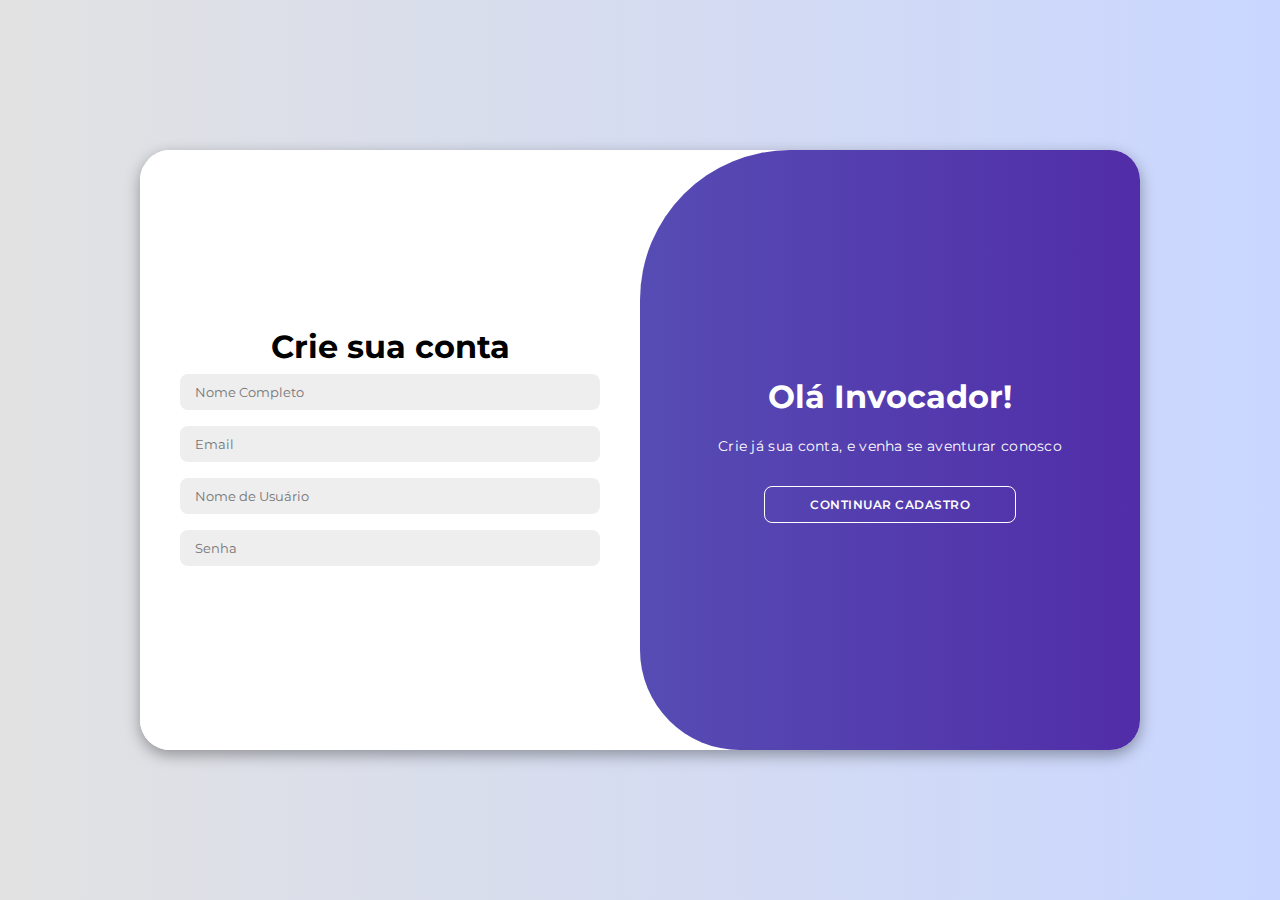
==== telaLogin/index.html @ acaf9f3f "Merge branch 'main' of https://github.com/WelingtonSousaa/Maratona-De-Programacao" ====
<!DOCTYPE html>
<html lang="pt-br">

<head>
    <meta charset="UTF-8">
    <meta name="viewport" content="width=device-width, initial-scale=1.0">
    <!-- Fonte Awesome-->
    <link rel="stylesheet" href="https://cdnjs.cloudflare.com/ajax/libs/font-awesome/6.4.2/css/all.min.css">
    <!-- Normalize CSS -->
    <link rel="stylesheet" href="https://cdnjs.cloudflare.com/ajax/libs/normalize/8.0.1/normalize.min.css"
        integrity="sha512-NhSC1YmyruXifcj/KFRWoC561YpHpc5Jtzgvbuzx5VozKpWvQ+4nXhPdFgmx8xqexRcpAglTj9sIBWINXa8x5w=="
        crossorigin="anonymous" referrerpolicy="no-referrer" />
    <!-- Style CSS -->
    <link rel="stylesheet" href="style.css">
    <!-- Título da página-->
    <title>Codando By | Projeto Integrador I</title>
</head>

<body>
    <div class="container" id="container">
        <!-- Logo do projeto -->
        <div class="logo">
            <img src="http://localhost/avatars/logo.jpeg" alt="imagem-logo">
        </div>
        <div class="form-container sign-up">
            <form>
                <h1>Escolha seu avatar</h1>
                <div class="avatar-grid" id="avatarGrid">
                    <!-- As imagens serão adicionadas dinamicamente aqui -->
                </div>
                <button>Finalizar</button>
            </form>
        </div>
        <div class="form-container sign-in">
            <form>
                <h1>Crie sua conta</h1>
                <input type="nomeCompleto" placeholder="Nome Completo">
                <input type="email" placeholder="Email">
                <input type="nomeUsuario" placeholder="Nome de Usuário">
                <input type="senha" placeholder="Senha">
            </form>
        </div>
        <div class="toggle-container">
            <div class="toggle">
                <div class="toggle-panel toggle-left">
                    <h1>Bem vindo!</h1>
                    <p>Agradecemos por usar nossa plataforma, e estamos ansiosos para acompanhar seus desafios e
                        aprendizados</p>
                    <button class="hidden" id="login">Editar Informações</button>
                </div>
                <div class="toggle-panel toggle-right">
                    <h1>Olá Invocador!</h1>
                    <p>Crie já sua conta, e venha se aventurar conosco</p>
                    <button class="hidden" id="register">Continuar Cadastro</button>
                </div>
            </div>
        </div>
    </div>

    <script src="script.js"></script>
</body>

</html>
---- telaLogin/style.css ----
@import url('https://fonts.googleapis.com/css2?family=Montserrat:wght@300;400;500;600;700&display=swap');

* {
    margin: 0;
    padding: 0;
    box-sizing: border-box;
    font-family: 'Montserrat', sans-serif;
}

body {
    background-color: #c9d6ff;
    background: linear-gradient(to right, #e2e2e2, #c9d6ff);
    display: flex;
    align-items: center;
    justify-content: center;
    flex-direction: column;
    height: 100vh;
}

.container {
    background-color: #fff;
    border-radius: 30px;
    box-shadow: 0 5px 15px rgba(0, 0, 0, 0.35);
    position: relative;
    overflow: hidden;
    width: 1000px;
    height: 600px;
    max-width: 100%;
    min-height: 480px;
}

.container p {
    font-size: 14px;
    line-height: 20px;
    letter-spacing: 0.3px;
    margin: 20px 0;
}

.container span {
    font-size: 12px;
}

.container a {
    color: #333;
    font-size: 13px;
    text-decoration: none;
    margin: 15px 0 10px;
}

.container button {
    background-color: #512da8;
    color: #fff;
    font-size: 12px;
    padding: 10px 45px;
    border: 1px solid transparent;
    border-radius: 8px;
    font-weight: 600;
    letter-spacing: 0.5px;
    text-transform: uppercase;
    margin-top: 10px;
    cursor: pointer;
}

.container button.hidden {
    background-color: transparent;
    border-color: #fff;
}

.container form {
    background-color: #fff;
    display: flex;
    align-items: center;
    justify-content: center;
    flex-direction: column;
    padding: 0 40px;
    height: 100%;
}

.container input {
    background-color: #eee;
    border: none;
    margin: 8px 0;
    padding: 10px 15px;
    font-size: 13px;
    border-radius: 8px;
    width: 100%;
    outline: none;
}

.form-container {
    position: absolute;
    top: 0;
    height: 100%;
    transition: all 0.6s ease-in-out;
}

.sign-in {
    left: 0;
    width: 50%;
    z-index: 2;
}

.container.active .sign-in {
    transform: translateX(100%);
}

.sign-up {
    left: 0;
    width: 50%;
    opacity: 0;
    z-index: 1;
}

.container.active .sign-up {
    transform: translateX(100%);
    opacity: 1;
    z-index: 5;
    animation: move 0.6s;
}

@keyframes move {

    0%,
    49.99% {
        opacity: 0;
        z-index: 1;
    }

    50%,
    100% {
        opacity: 1;
        z-index: 5;
    }
}

.social-icons {
    margin: 20px 0;
}

.social-icons a {
    border: 1px solid #ccc;
    border-radius: 20%;
    display: inline-flex;
    justify-content: center;
    align-items: center;
    margin: 0 3px;
    width: 40px;
    height: 40px;
}

.toggle-container {
    position: absolute;
    top: 0;
    left: 50%;
    width: 50%;
    height: 100%;
    overflow: hidden;
    transition: all 0.6s ease-in-out;
    border-radius: 150px 0 0 100px;
    z-index: 1000;
}

.container.active .toggle-container {
    transform: translateX(-100%);
    border-radius: 0 150px 100px 0;
}

.toggle {
    background-color: #512da8;
    height: 100%;
    background: linear-gradient(to right, #5c6bc0, #512da8);
    color: #fff;
    position: relative;
    left: -100%;
    height: 100%;
    width: 200%;
    transform: translateX(0);
    transition: all 0.6s ease-in-out;
}

.container.active .toggle {
    transform: translateX(50%);
}

.toggle-panel {
    position: absolute;
    width: 50%;
    height: 100%;
    display: flex;
    align-items: center;
    justify-content: center;
    flex-direction: column;
    padding: 0 30px;
    text-align: center;
    top: 0;
    transform: translateX(0);
    transition: all 0.6s ease-in-out;
}

.toggle-left {
    transform: translateX(-200%);
}

.container.active .toggle-left {
    transform: translateX(0);
}

.toggle-right {
    right: 0;
    transform: translateX(0);
}

.container.active .toggle-right {
    transform: translateX(200%);
}


.avatar-grid {
    display: grid;
    grid-template-columns: repeat(5, 1fr);
    grid-gap: 10px;
    overflow-x: auto;
    width: 100%;
}

.avatar-grid>div {
    width: 100px;
    height: 100px;
    border-radius: 40%;
    overflow: hidden;
}

.avatar-grid img {
    width: 100%;
    height: 100%;
    border-radius: 40%;
}

.logo {
    
}
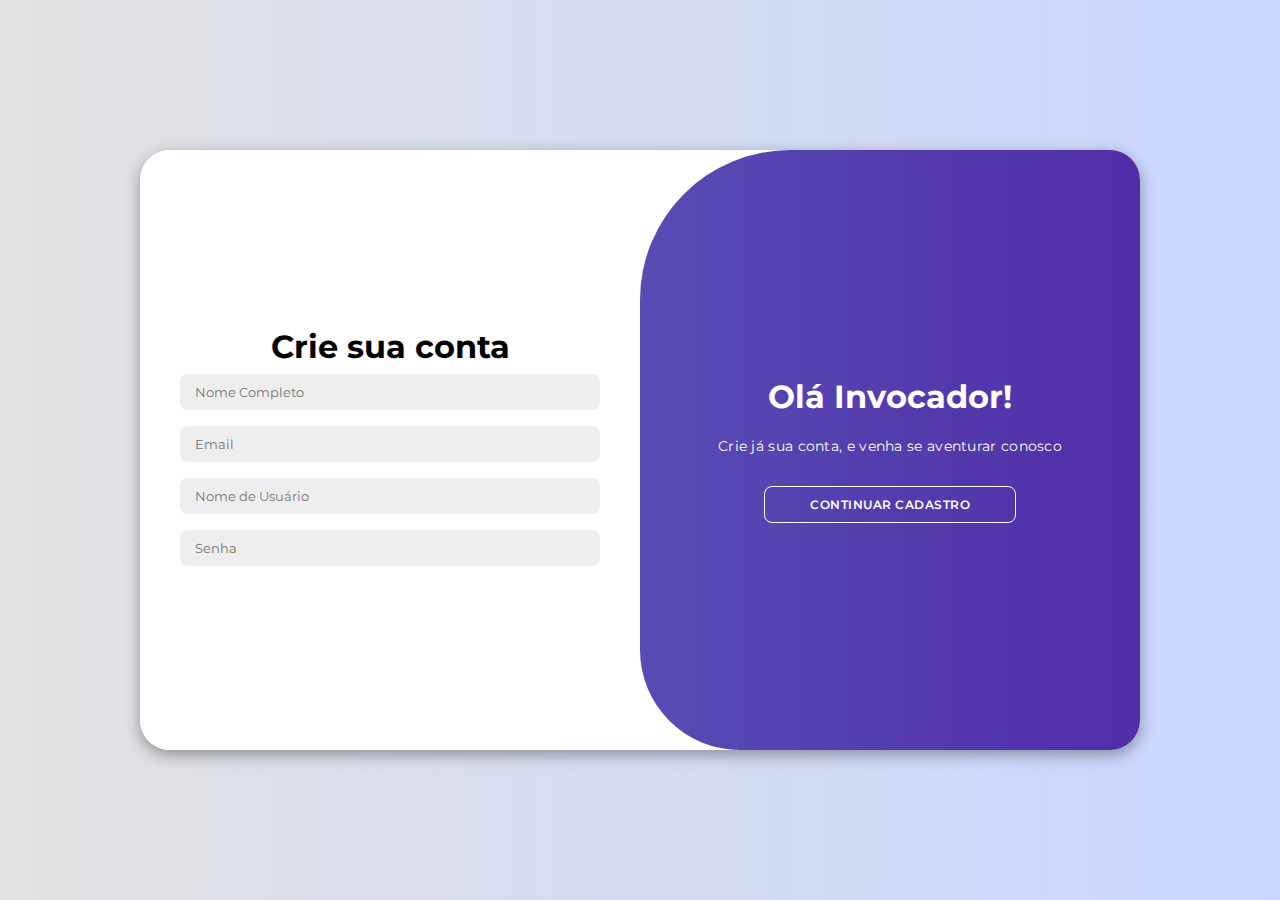
==== commit ba201cfe: "telaLogin" ====
--- a/telaLogin/index.html
+++ b/telaLogin/index.html
@@ -18,20 +18,20 @@
 
 <body>
     <div class="container" id="container">
-        <!-- Logo do projeto -->
-        <div class="logo">
-            <img src="http://localhost/avatars/logo.jpeg" alt="imagem-logo">
-        </div>
         <div class="form-container sign-up">
             <form>
                 <h1>Escolha seu avatar</h1>
                 <div class="avatar-grid" id="avatarGrid">
                     <!-- As imagens serão adicionadas dinamicamente aqui -->
                 </div>
+                
                 <button>Finalizar</button>
             </form>
         </div>
         <div class="form-container sign-in">
+            <!-- <div class="logo">
+                <img src="http://localhost/avatars/logo.jpeg" alt="imagem-logo" id="imagem-logo">
+            </div> -->
             <form>
                 <h1>Crie sua conta</h1>
                 <input type="nomeCompleto" placeholder="Nome Completo">
--- a/telaLogin/style.css
+++ b/telaLogin/style.css
@@ -221,6 +221,11 @@
     grid-gap: 10px;
     overflow-x: auto;
     width: 100%;
+
+    &>img:hover {
+        transform: scale(1.3);
+        border: 2px solid green;
+    }
 }
 
 .avatar-grid>div {
@@ -236,6 +241,9 @@
     border-radius: 40%;
 }
 
-.logo {
-    
+#imagem-logo {
+    width: 10rem;
+    height: 10rem;
+    margin: 1rem 1rem;
+    border-radius: 100%;
 }